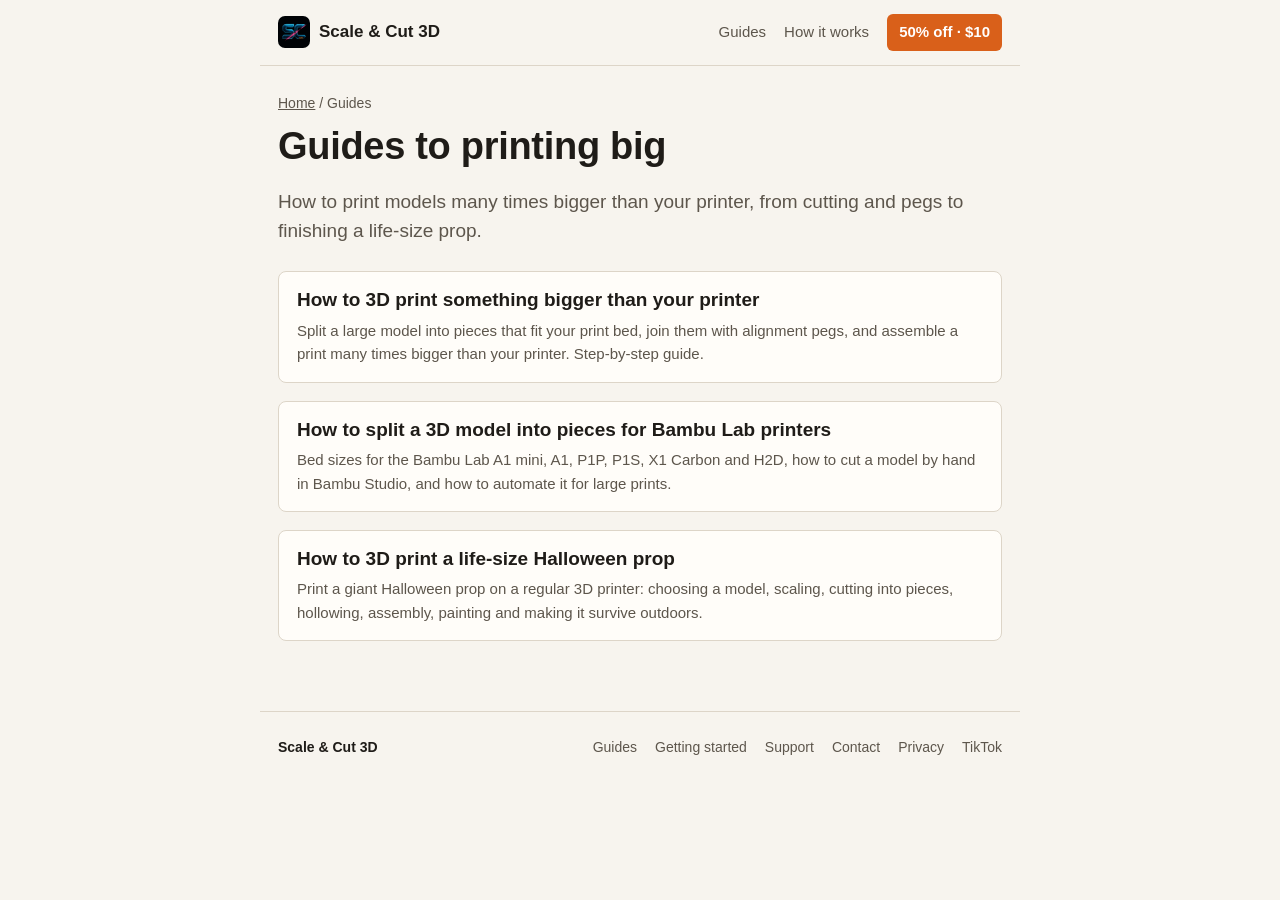
==== guides/index.html @ 1576d1eb "Footer: Contact link on every page" ====
<!doctype html>
<html lang="en">
<head>
  <meta charset="utf-8">
  <meta name="viewport" content="width=device-width, initial-scale=1">
  <title>Guides to Printing Big | Scale &amp; Cut 3D</title>
  <meta name="description" content="Guides to 3D printing models bigger than your printer: cutting, pegs, Bambu Lab bed sizes, hollowing and life-size props.">
  <meta name="robots" content="index,follow,max-image-preview:large">
  <link rel="canonical" href="https://scaleandcut3d.com/guides/">
  <link rel="icon" type="image/png" href="/logo-96.png">
  <link rel="stylesheet" href="/site.css?v=3">
  <meta property="og:type" content="article">
  <meta property="og:site_name" content="Scale &amp; Cut 3D">
  <meta property="og:title" content="Guides to Printing Big | Scale &amp; Cut 3D">
  <meta property="og:description" content="Guides to 3D printing models bigger than your printer: cutting, pegs, Bambu Lab bed sizes, hollowing and life-size props.">
  <meta property="og:url" content="https://scaleandcut3d.com/guides/">
  <meta property="og:image" content="https://scaleandcut3d.com/media/hand-yard.jpg">
  <meta name="twitter:card" content="summary_large_image">
  <script type="application/ld+json">
{
  "@context": "https://schema.org",
  "@type": "CollectionPage",
  "name": "Scale & Cut 3D guides",
  "url": "https://scaleandcut3d.com/guides/"
}
  </script>
</head>
<body>
  <header class="top">
    <a class="name" href="/"><img src="/logo-96.png" width="32" height="32" alt="">Scale &amp; Cut 3D</a>
    <nav>
      <a href="/guides/">Guides</a>
      <a href="/#how-it-works">How it works</a>
      <a class="nav-buy" href="https://caneprints.lemonsqueezy.com/checkout/buy/68783033-7123-44ac-8ecc-c4909757244d" data-goatcounter-click="click: checkout (guide)">50% off · $10</a>
    </nav>
  </header>

  <main class="article">
    <p class="crumbs"><a href="/">Home</a> / Guides</p>
    <h1>Guides to printing big</h1>
    <p class="lead">How to print models many times bigger than your printer, from cutting and pegs to finishing a life-size prop.</p>
    <ul class="guide-list">
      <li><a href="/guides/print-bigger-than-your-printer.html"><strong>How to 3D print something bigger than your printer</strong><span>Split a large model into pieces that fit your print bed, join them with alignment pegs, and assemble a print many times bigger than your printer. Step-by-step guide.</span></a></li>
      <li><a href="/guides/split-a-model-for-bambu-lab.html"><strong>How to split a 3D model into pieces for Bambu Lab printers</strong><span>Bed sizes for the Bambu Lab A1 mini, A1, P1P, P1S, X1 Carbon and H2D, how to cut a model by hand in Bambu Studio, and how to automate it for large prints.</span></a></li>
      <li><a href="/guides/life-size-halloween-prop.html"><strong>How to 3D print a life-size Halloween prop</strong><span>Print a giant Halloween prop on a regular 3D printer: choosing a model, scaling, cutting into pieces, hollowing, assembly, painting and making it survive outdoors.</span></a></li>
    </ul>
  </main>
  <footer>
    <span>Scale &amp; Cut 3D</span>
    <a href="/guides/">Guides</a>
    <a href="/get-started.html">Getting started</a>
    <a href="/support.html">Support</a>
    <a href="mailto:johnyprints@gmail.com?subject=Scale%20%26%20Cut%203D%20question">Contact</a>
    <a href="/privacy.html">Privacy</a>
    <a href="https://www.tiktok.com/@cane.prints" target="_blank" rel="noopener">TikTok</a>
  </footer>
  <script src="/reddit-offer.js?v=4" defer></script>
  <script data-goatcounter="https://johnycaneprints.goatcounter.com/count" async src="//gc.zgo.at/count.js"></script>
</body>
</html>
---- site.css ----
/* Shared look for every page: light paper, plain type, one orange. */
:root {
  color-scheme: light;
  --paper: #f7f4ee;
  --card: #fffdf9;
  --ink: #1f1c18;
  --soft: #5d564c;
  --rule: #ddd5c8;
  --orange: #d9601a;
  --orange-dark: #b24c10;
  --note: #eef4ef;
  --note-line: #c9dccd;
}
* { box-sizing: border-box; }
html { scroll-behavior: smooth; }
body { margin: 0; background: var(--paper); color: var(--ink); font: 17px/1.65 -apple-system, BlinkMacSystemFont, "Segoe UI", Roboto, Helvetica, Arial, sans-serif; }
img, video { display: block; max-width: 100%; height: auto; }
a { color: var(--orange-dark); }
h1 { margin: 34px 0 18px; font-size: clamp(28px, 5vw, 38px); line-height: 1.15; letter-spacing: -0.3px; text-wrap: balance; }
h2 { margin: 40px 0 12px; font-size: 26px; line-height: 1.2; text-wrap: balance; }
h3 { margin: 28px 0 8px; font-size: 19px; }
p { margin: 0 0 16px; }
figure { margin: 0; }
figcaption { margin-top: 8px; color: var(--soft); font-size: 14px; }
.small { color: var(--soft); font-size: 14px; }

.top, main, footer { width: min(760px, 100%); margin: 0 auto; padding-left: max(18px, env(safe-area-inset-left, 0px)); padding-right: max(18px, env(safe-area-inset-right, 0px)); }
.top { display: flex; align-items: center; gap: 16px; padding-block: 14px; border-bottom: 1px solid var(--rule); }
.name { display: flex; align-items: center; gap: 9px; color: var(--ink); font-weight: 700; text-decoration: none; }
.name img { border-radius: 7px; }
.top nav { margin-left: auto; display: flex; align-items: center; gap: 18px; }
.top nav a { color: var(--soft); font-size: 15px; text-decoration: none; }
.top nav a:hover { color: var(--ink); }
.top nav .nav-buy { padding: 6px 12px; border-radius: 6px; background: var(--orange); color: #fff; font-weight: 600; }
.top nav .nav-buy s { margin: 0 2px; opacity: .75; font-weight: 400; }

.btn, .button { display: inline-block; padding: 11px 20px; border-radius: 7px; background: var(--orange); color: #fff; font-weight: 600; text-decoration: none; }
.btn:hover, .button:hover { background: var(--orange-dark); }

.faq details { border-bottom: 1px solid var(--rule); padding: 12px 0; }
.faq summary { cursor: pointer; font-weight: 600; }
.faq details p { margin: 8px 0 4px; color: var(--soft); }

footer { display: flex; flex-wrap: wrap; gap: 8px 18px; margin-top: 60px; padding-block: 24px 40px; border-top: 1px solid var(--rule); font-size: 14px; color: var(--soft); }
footer span { margin-right: auto; font-weight: 600; color: var(--ink); }
footer a { color: var(--soft); text-decoration: none; }
footer a:hover { color: var(--ink); }

/* Plain pages (getting started, support, privacy) */
.page .lead { color: var(--soft); font-size: 19px; }
.page .steps { padding-left: 22px; }
.page .steps li { margin-bottom: 6px; }
.panel { margin: 28px 0; padding: 18px 20px; border: 1px solid var(--rule); border-radius: 8px; background: var(--card); }
.panel h2 { margin-top: 0; }

/* Guides */
.article { padding-bottom: 10px; }
.crumbs { margin: 26px 0 0; color: var(--soft); font-size: 14px; }
.crumbs a { color: var(--soft); }
.article h1 { margin-top: 10px; }
.lead { margin: 0 0 20px; color: var(--soft); font-size: 19px; line-height: 1.55; }
.article li + li { margin-top: 6px; }
.figure { margin: 28px 0; }
.figure img, .figure video { width: 100%; border-radius: 8px; }
.callout { margin: 28px 0; padding: 16px 20px; border: 1px solid var(--note-line); border-radius: 8px; background: var(--note); }
.callout p { margin: 0; }
.callout p + p { margin-top: 10px; }
.table-wrap { margin: 22px 0; overflow-x: auto; border: 1px solid var(--rule); border-radius: 8px; background: var(--card); }
table { width: 100%; border-collapse: collapse; font-size: 15px; }
th, td { padding: 10px 12px; border-bottom: 1px solid var(--rule); text-align: left; }
th { color: var(--soft); font-weight: 600; }
tr:last-child td { border-bottom: 0; }
td { font-variant-numeric: tabular-nums; }
.cta { margin: 48px 0 0; padding: 22px 24px; border: 1px solid var(--rule); border-radius: 8px; background: var(--card); }
.cta h2 { margin-top: 0; }
.cta p { margin: 0 0 16px; }
.related { margin-top: 48px; padding-top: 22px; border-top: 1px solid var(--rule); }
.related h2 { margin-top: 0; font-size: 22px; }
.related ul { padding-left: 20px; }
.guide-list { margin: 26px 0 0; padding: 0; list-style: none; display: grid; gap: 12px; }
.guide-list a { display: block; padding: 16px 18px; border: 1px solid var(--rule); border-radius: 8px; background: var(--card); text-decoration: none; }
.guide-list a:hover { border-color: var(--orange); }
.guide-list strong { display: block; color: var(--ink); font-size: 19px; line-height: 1.3; }
.guide-list span { display: block; margin-top: 6px; color: var(--soft); font-size: 15px; line-height: 1.55; }

@media (max-width: 560px) {
  body { font-size: 16px; }
  .top nav a:not(.nav-buy) { display: none; }
  h1 { margin-top: 24px; }
  footer span { flex-basis: 100%; }
}
@media (prefers-reduced-motion: reduce) { html { scroll-behavior: auto; } }
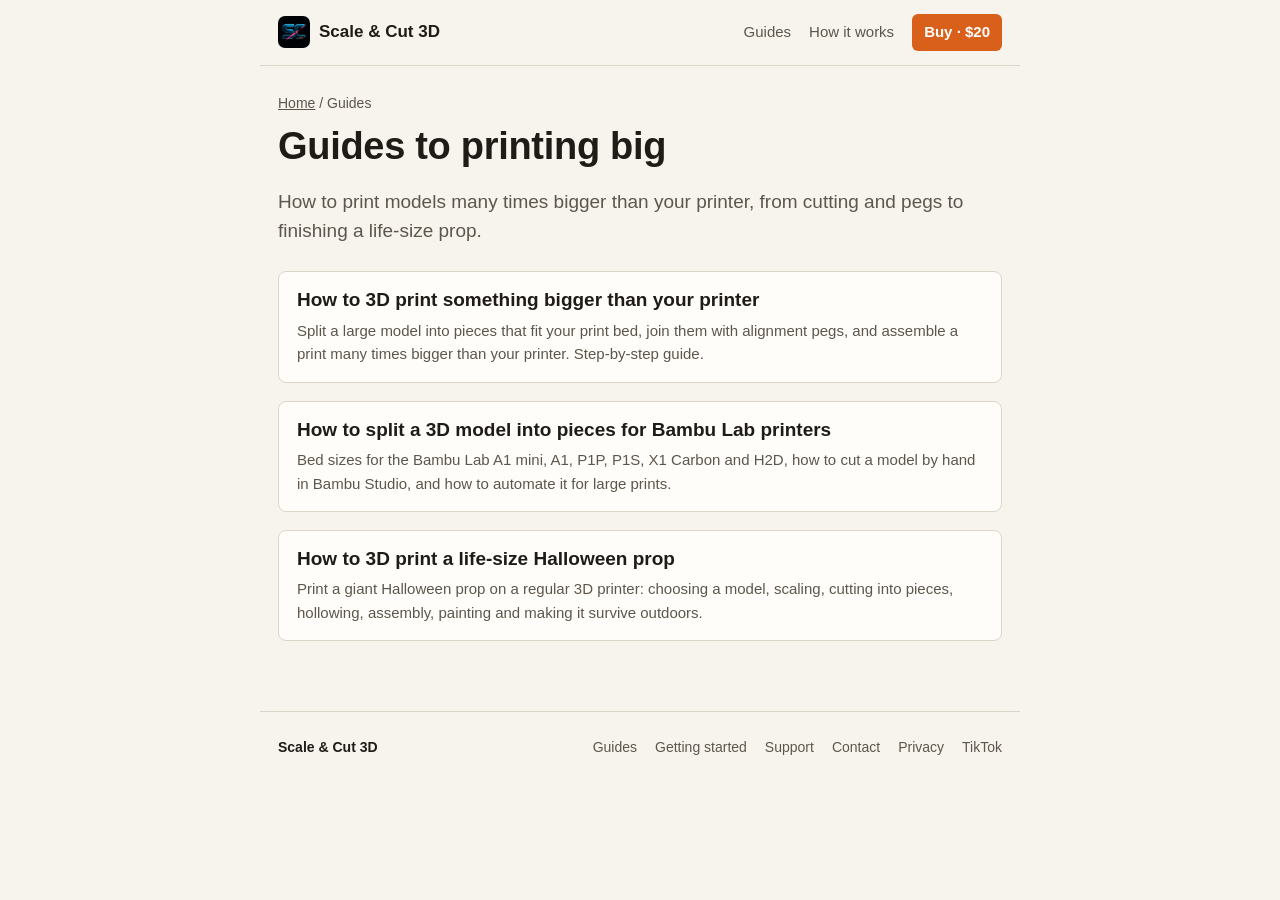
==== commit 4f49df85: "Price $20; Reddit ad visitors get REDDIT50 and see the $10 price" ====
--- a/guides/index.html
+++ b/guides/index.html
@@ -8,7 +8,7 @@
   <meta name="robots" content="index,follow,max-image-preview:large">
   <link rel="canonical" href="https://scaleandcut3d.com/guides/">
   <link rel="icon" type="image/png" href="/logo-96.png">
-  <link rel="stylesheet" href="/site.css?v=3">
+  <link rel="stylesheet" href="/site.css?v=5">
   <meta property="og:type" content="article">
   <meta property="og:site_name" content="Scale &amp; Cut 3D">
   <meta property="og:title" content="Guides to Printing Big | Scale &amp; Cut 3D">
@@ -27,11 +27,11 @@
 </head>
 <body>
   <header class="top">
-    <a class="name" href="/"><img src="/logo-96.png" width="32" height="32" alt="">Scale &amp; Cut 3D</a>
+    <a class="name" href="/"><img src="/logo-96.png" width="32" height="32" alt=""><span class="name-text">Scale &amp; Cut 3D</span></a>
     <nav>
-      <a href="/guides/">Guides</a>
-      <a href="/#how-it-works">How it works</a>
-      <a class="nav-buy" href="https://caneprints.lemonsqueezy.com/checkout/buy/68783033-7123-44ac-8ecc-c4909757244d" data-goatcounter-click="click: checkout (guide)">50% off · $10</a>
+      <a class="wide-only" href="/guides/">Guides</a>
+      <a class="wide-only" href="/#how-it-works">How it works</a>
+      <a class="nav-buy" href="https://caneprints.lemonsqueezy.com/checkout/buy/68783033-7123-44ac-8ecc-c4909757244d" data-goatcounter-click="click: checkout (guide)" data-reddit="50% off · $10">Buy · $20</a>
     </nav>
   </header>
 
@@ -54,7 +54,7 @@
     <a href="/privacy.html">Privacy</a>
     <a href="https://www.tiktok.com/@cane.prints" target="_blank" rel="noopener">TikTok</a>
   </footer>
-  <script src="/reddit-offer.js?v=4" defer></script>
+  <script src="/reddit-offer.js?v=5" defer></script>
   <script data-goatcounter="https://johnycaneprints.goatcounter.com/count" async src="//gc.zgo.at/count.js"></script>
 </body>
 </html>
--- a/site.css
+++ b/site.css
@@ -85,7 +85,13 @@
 
 @media (max-width: 560px) {
   body { font-size: 16px; }
-  .top nav a:not(.nav-buy) { display: none; }
+  /* Phones: name, FAQ and the buy button; the rest is in the page. */
+  .top { gap: 10px; }
+  .top nav { gap: 12px; }
+  .top nav a { font-size: 14px; }
+  .top nav .wide-only { display: none; }
+  .top nav .nav-buy { padding: 6px 10px; white-space: nowrap; }
+  .name { font-size: 15px; white-space: nowrap; }
   h1 { margin-top: 24px; }
   footer span { flex-basis: 100%; }
 }
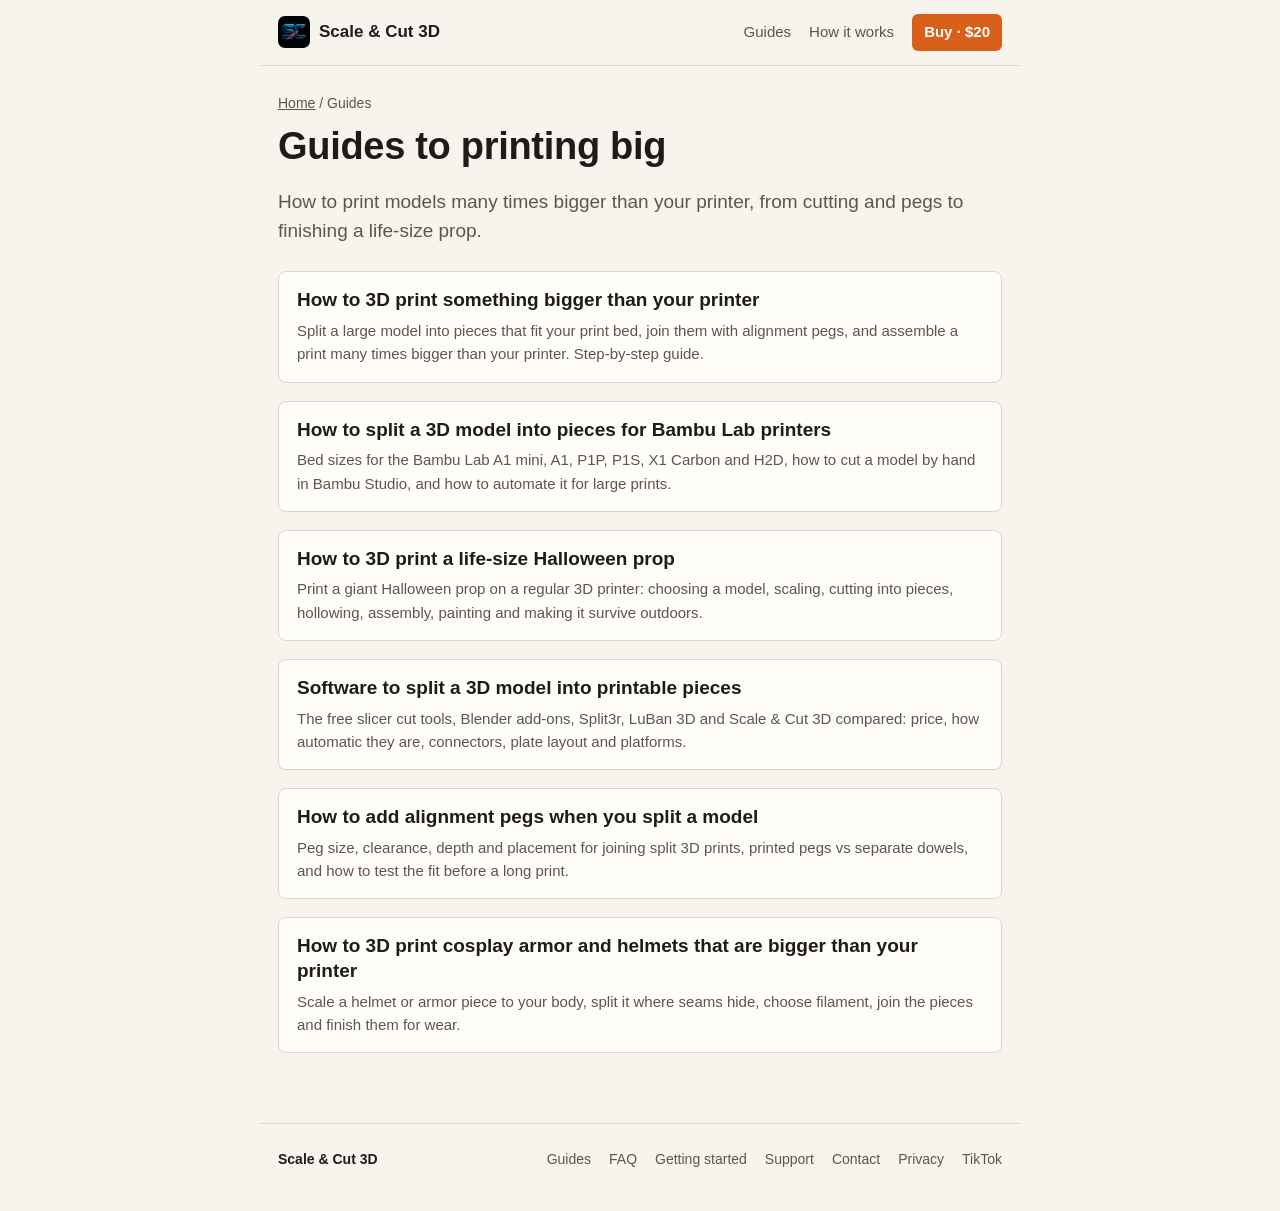
==== commit c16f20ac: "Comparison guide, pegs and cosplay guides, full FAQ page" ====
--- a/guides/index.html
+++ b/guides/index.html
@@ -43,18 +43,22 @@
       <li><a href="/guides/print-bigger-than-your-printer.html"><strong>How to 3D print something bigger than your printer</strong><span>Split a large model into pieces that fit your print bed, join them with alignment pegs, and assemble a print many times bigger than your printer. Step-by-step guide.</span></a></li>
       <li><a href="/guides/split-a-model-for-bambu-lab.html"><strong>How to split a 3D model into pieces for Bambu Lab printers</strong><span>Bed sizes for the Bambu Lab A1 mini, A1, P1P, P1S, X1 Carbon and H2D, how to cut a model by hand in Bambu Studio, and how to automate it for large prints.</span></a></li>
       <li><a href="/guides/life-size-halloween-prop.html"><strong>How to 3D print a life-size Halloween prop</strong><span>Print a giant Halloween prop on a regular 3D printer: choosing a model, scaling, cutting into pieces, hollowing, assembly, painting and making it survive outdoors.</span></a></li>
+      <li><a href="/guides/software-to-split-3d-models.html"><strong>Software to split a 3D model into printable pieces</strong><span>The free slicer cut tools, Blender add-ons, Split3r, LuBan 3D and Scale & Cut 3D compared: price, how automatic they are, connectors, plate layout and platforms.</span></a></li>
+      <li><a href="/guides/add-alignment-pegs.html"><strong>How to add alignment pegs when you split a model</strong><span>Peg size, clearance, depth and placement for joining split 3D prints, printed pegs vs separate dowels, and how to test the fit before a long print.</span></a></li>
+      <li><a href="/guides/print-cosplay-armor-bigger-than-your-printer.html"><strong>How to 3D print cosplay armor and helmets that are bigger than your printer</strong><span>Scale a helmet or armor piece to your body, split it where seams hide, choose filament, join the pieces and finish them for wear.</span></a></li>
     </ul>
   </main>
   <footer>
     <span>Scale &amp; Cut 3D</span>
     <a href="/guides/">Guides</a>
+    <a href="/faq.html">FAQ</a>
     <a href="/get-started.html">Getting started</a>
     <a href="/support.html">Support</a>
     <a href="mailto:johnyprints@gmail.com?subject=Scale%20%26%20Cut%203D%20question">Contact</a>
     <a href="/privacy.html">Privacy</a>
     <a href="https://www.tiktok.com/@cane.prints" target="_blank" rel="noopener">TikTok</a>
   </footer>
-  <script src="/reddit-offer.js?v=5" defer></script>
+  <script src="/reddit-offer.js?v=7" defer></script>
   <script data-goatcounter="https://johnycaneprints.goatcounter.com/count" async src="//gc.zgo.at/count.js"></script>
 </body>
 </html>
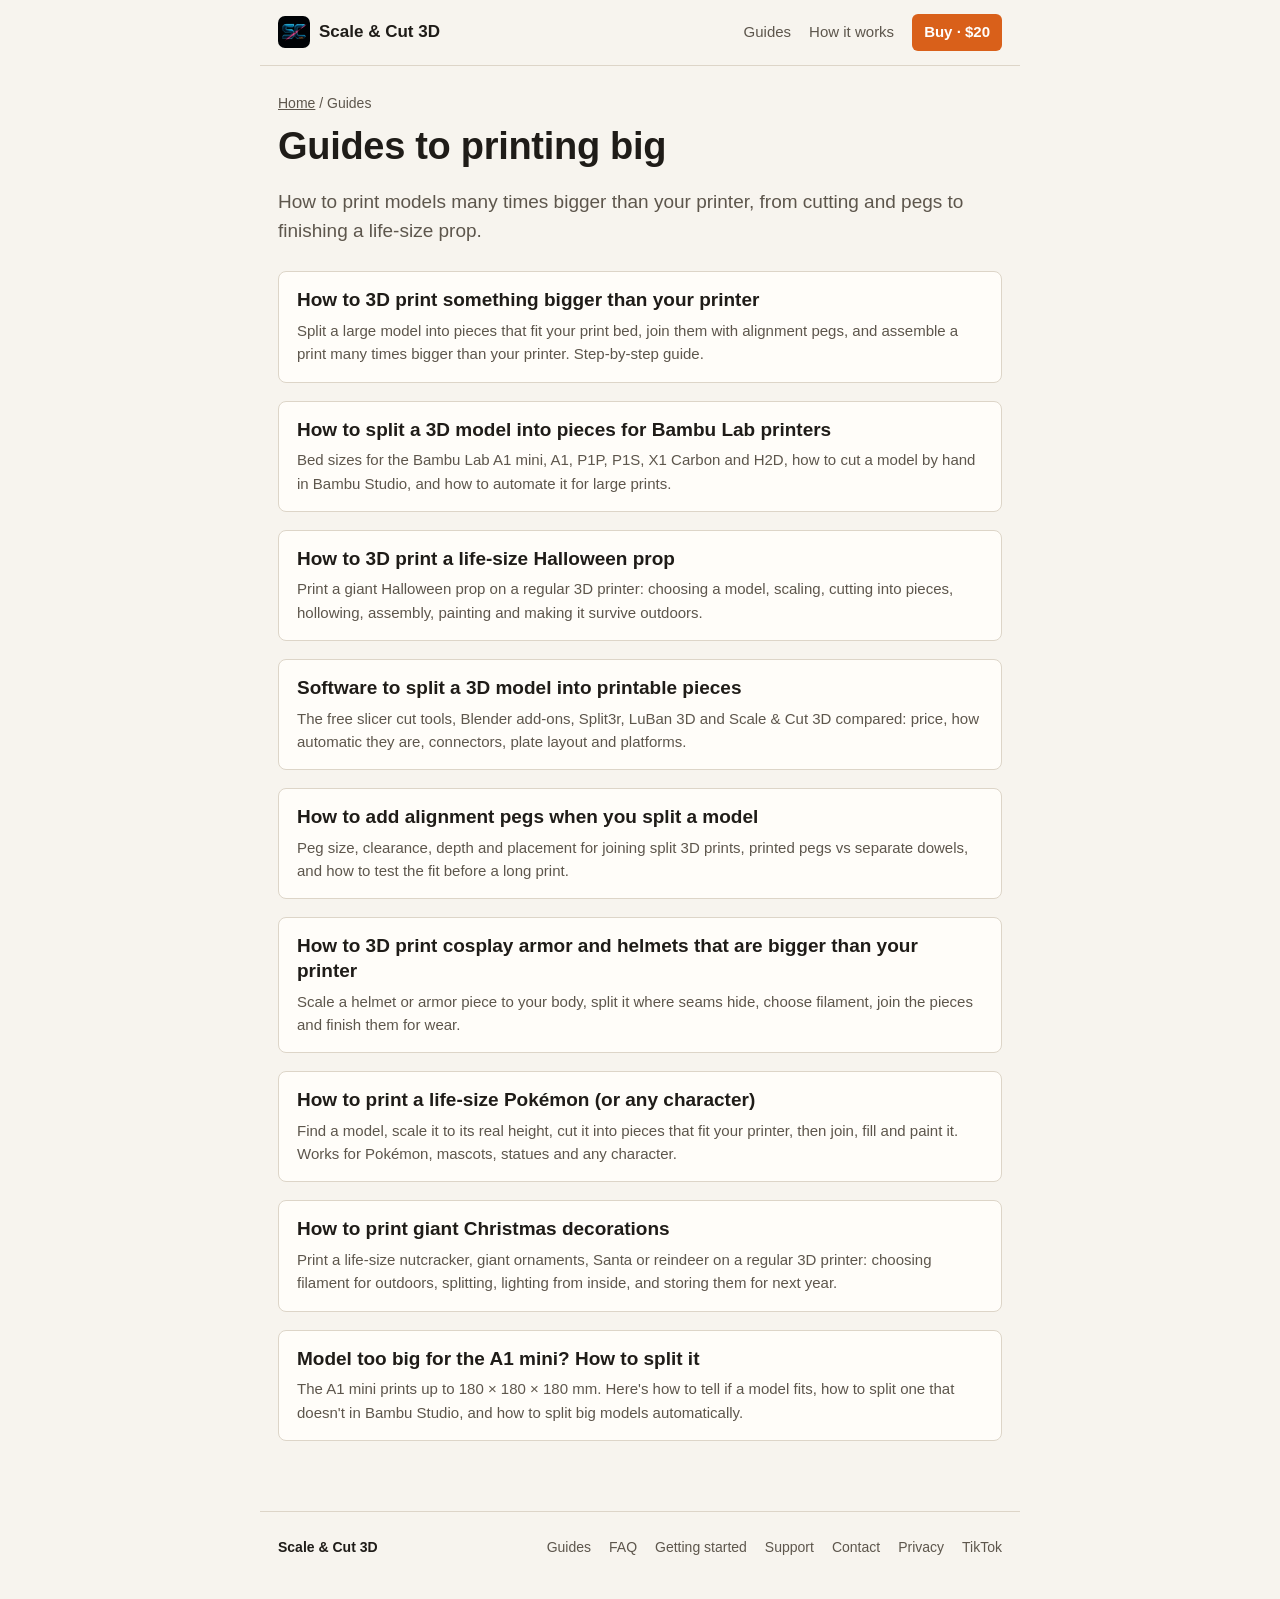
==== commit a20c48e3: "Guides: life-size characters, Christmas decorations, A1 mini" ====
--- a/guides/index.html
+++ b/guides/index.html
@@ -46,6 +46,9 @@
       <li><a href="/guides/software-to-split-3d-models.html"><strong>Software to split a 3D model into printable pieces</strong><span>The free slicer cut tools, Blender add-ons, Split3r, LuBan 3D and Scale & Cut 3D compared: price, how automatic they are, connectors, plate layout and platforms.</span></a></li>
       <li><a href="/guides/add-alignment-pegs.html"><strong>How to add alignment pegs when you split a model</strong><span>Peg size, clearance, depth and placement for joining split 3D prints, printed pegs vs separate dowels, and how to test the fit before a long print.</span></a></li>
       <li><a href="/guides/print-cosplay-armor-bigger-than-your-printer.html"><strong>How to 3D print cosplay armor and helmets that are bigger than your printer</strong><span>Scale a helmet or armor piece to your body, split it where seams hide, choose filament, join the pieces and finish them for wear.</span></a></li>
+      <li><a href="/guides/print-a-life-size-pokemon-or-character.html"><strong>How to print a life-size Pokémon (or any character)</strong><span>Find a model, scale it to its real height, cut it into pieces that fit your printer, then join, fill and paint it. Works for Pokémon, mascots, statues and any character.</span></a></li>
+      <li><a href="/guides/print-giant-christmas-decorations.html"><strong>How to print giant Christmas decorations</strong><span>Print a life-size nutcracker, giant ornaments, Santa or reindeer on a regular 3D printer: choosing filament for outdoors, splitting, lighting from inside, and storing them for next year.</span></a></li>
+      <li><a href="/guides/model-too-big-for-a1-mini.html"><strong>Model too big for the A1 mini? How to split it</strong><span>The A1 mini prints up to 180 × 180 × 180 mm. Here's how to tell if a model fits, how to split one that doesn't in Bambu Studio, and how to split big models automatically.</span></a></li>
     </ul>
   </main>
   <footer>
